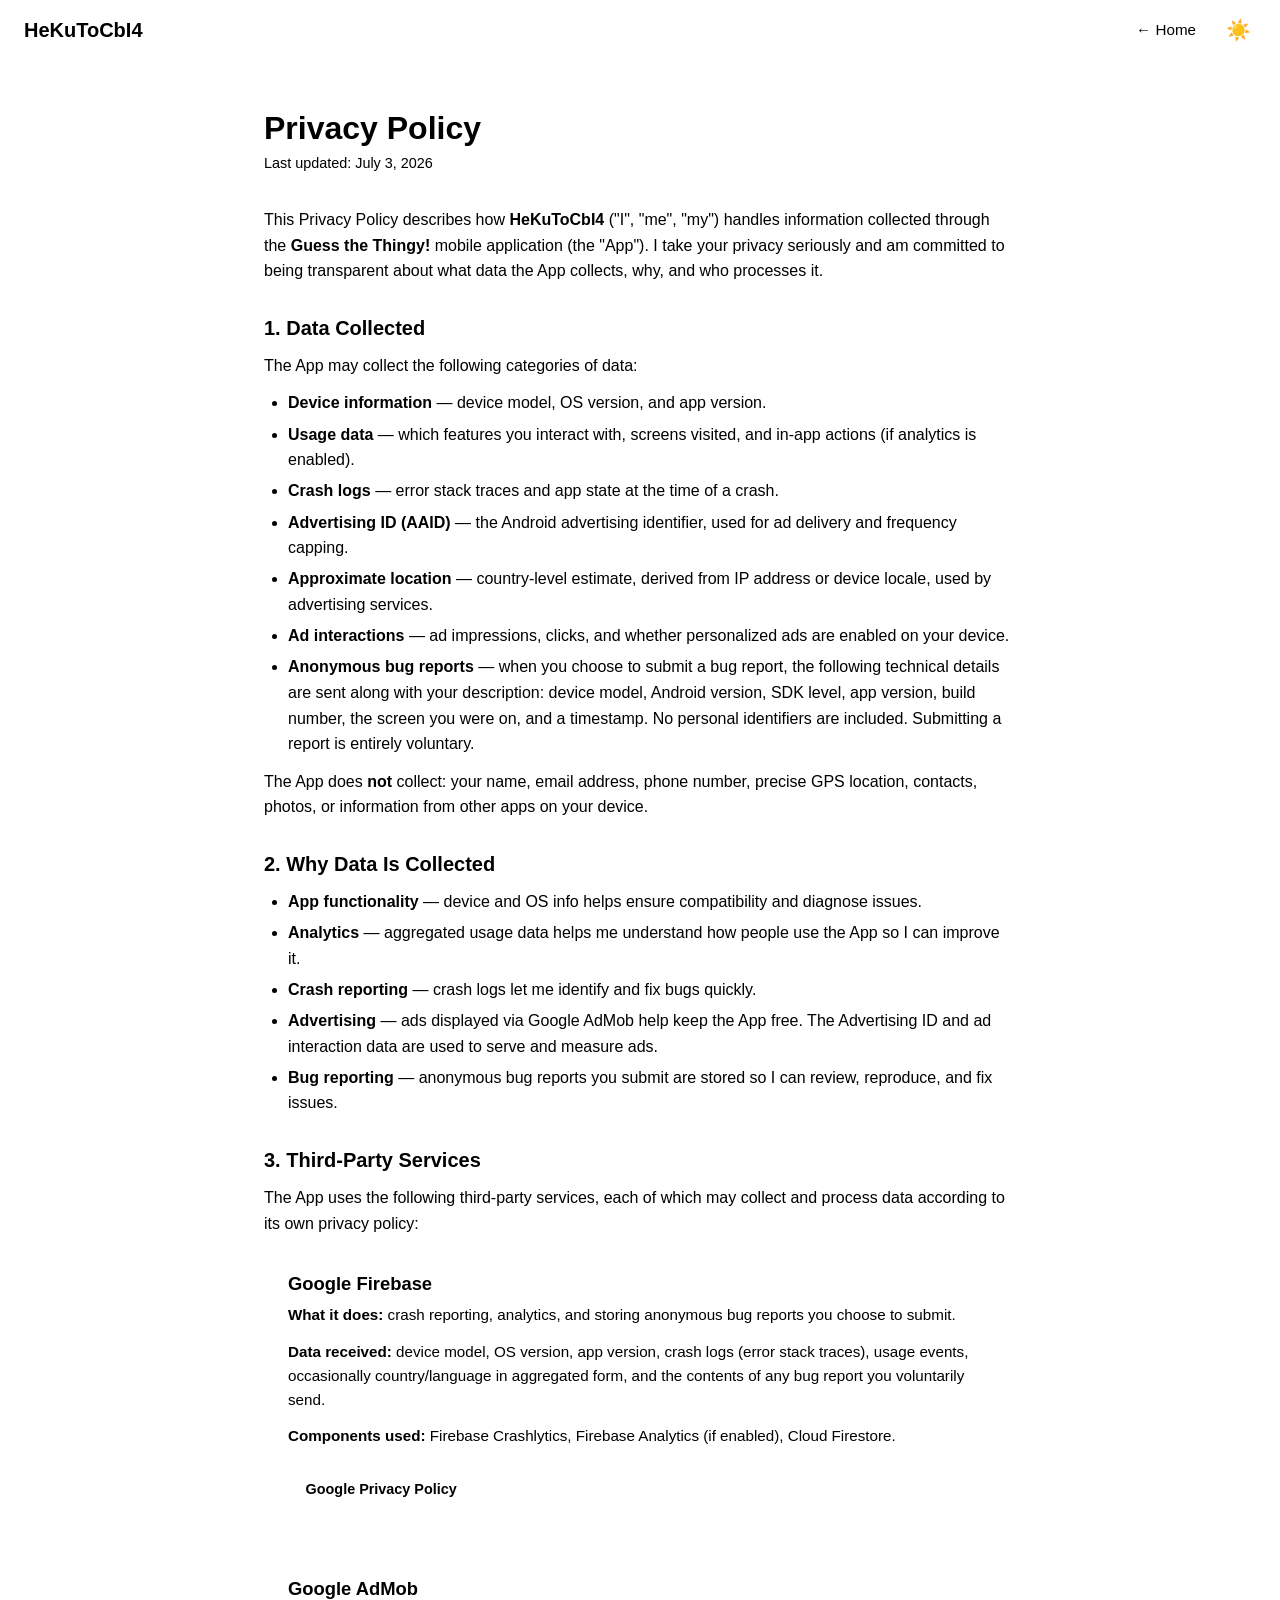
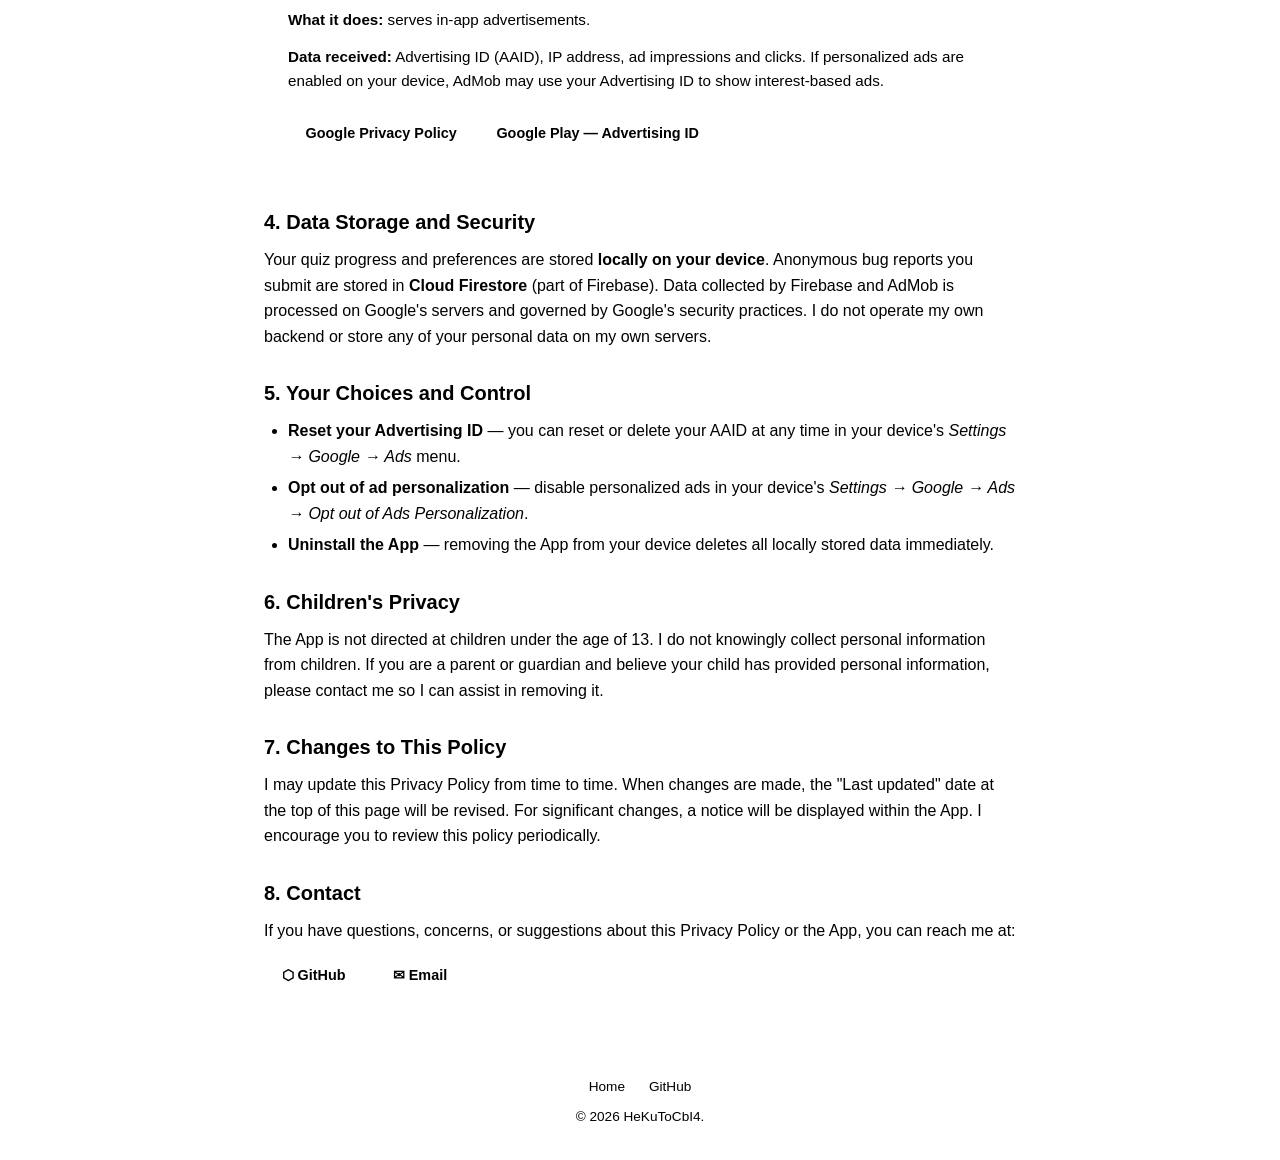
==== privacy-policy.html @ b341ae11 "first draft" ====
<!DOCTYPE html>
<html lang="en" data-theme="dark">
<head>
  <meta charset="UTF-8">
  <meta name="viewport" content="width=device-width, initial-scale=1.0">
  <meta name="description" content="Privacy Policy for Guess the Thingy! by HeKuToCbI4">
  <title>Privacy Policy — Guess the Thingy!</title>

  <link rel="stylesheet" href="css/dark.css">
  <link rel="stylesheet" href="css/dark-mc.css">
  <link rel="stylesheet" href="css/dark-hc.css">
  <link rel="stylesheet" href="css/light.css">
  <link rel="stylesheet" href="css/light-mc.css">
  <link rel="stylesheet" href="css/light-hc.css">
  <link rel="stylesheet" href="main.css">
  <script>
    (function () {
      const saved = localStorage.getItem('theme');
      if (saved === 'light') {
        document.documentElement.dataset.theme = 'light';
      }
    })();
  </script>
</head>
<body>
  <nav class="site-nav">
    <span class="logo">HeKuToCbI4</span>
    <ul class="nav-links">
      <li><a href="index.html">← Home</a></li>
      <li><button class="theme-toggle" id="theme-toggle" aria-label="Toggle theme" title="Toggle light/dark mode">🌙</button></li>
    </ul>
  </nav>

  <main>
    <div class="container">
      <article class="policy-content">

        <h1>Privacy Policy</h1>
        <p class="last-updated">Last updated: July 3, 2026</p>

        <p>
          This Privacy Policy describes how <strong>HeKuToCbI4</strong> ("I", "me", "my")
          handles information collected through the <strong>Guess the Thingy!</strong> mobile application
          (the "App"). I take your privacy seriously and am committed to being transparent
          about what data the App collects, why, and who processes it.
        </p>

        <h2>1. Data Collected</h2>
        <p>The App may collect the following categories of data:</p>
        <ul>
          <li><strong>Device information</strong> — device model, OS version, and app version.</li>
          <li><strong>Usage data</strong> — which features you interact with, screens visited, and in-app actions (if analytics is enabled).</li>
          <li><strong>Crash logs</strong> — error stack traces and app state at the time of a crash.</li>
          <li><strong>Advertising ID (AAID)</strong> — the Android advertising identifier, used for ad delivery and frequency capping.</li>
          <li><strong>Approximate location</strong> — country-level estimate, derived from IP address or device locale, used by advertising services.</li>
          <li><strong>Ad interactions</strong> — ad impressions, clicks, and whether personalized ads are enabled on your device.</li>
          <li><strong>Anonymous bug reports</strong> — when you choose to submit a bug report, the following technical details are sent along with your description: device model, Android version, SDK level, app version, build number, the screen you were on, and a timestamp. No personal identifiers are included. Submitting a report is entirely voluntary.</li>
        </ul>
        <p>
          The App does <strong>not</strong> collect: your name, email address, phone number, precise GPS location,
          contacts, photos, or information from other apps on your device.
        </p>

        <h2>2. Why Data Is Collected</h2>
        <ul>
          <li><strong>App functionality</strong> — device and OS info helps ensure compatibility and diagnose issues.</li>
          <li><strong>Analytics</strong> — aggregated usage data helps me understand how people use the App so I can improve it.</li>
          <li><strong>Crash reporting</strong> — crash logs let me identify and fix bugs quickly.</li>
          <li><strong>Advertising</strong> — ads displayed via Google AdMob help keep the App free. The Advertising ID and ad interaction data are used to serve and measure ads.</li>
          <li><strong>Bug reporting</strong> — anonymous bug reports you submit are stored so I can review, reproduce, and fix issues.</li>
        </ul>

        <h2>3. Third-Party Services</h2>
        <p>The App uses the following third-party services, each of which may collect and process data according to its own privacy policy:</p>

        <article class="card">
          <h3>Google Firebase</h3>
          <p><strong>What it does:</strong> crash reporting, analytics, and storing anonymous bug reports you choose to submit.</p>
          <p><strong>Data received:</strong> device model, OS version, app version, crash logs (error stack traces), usage events, occasionally country/language in aggregated form, and the contents of any bug report you voluntarily send.</p>
          <p><strong>Components used:</strong> Firebase Crashlytics, Firebase Analytics (if enabled), Cloud Firestore.</p>
          <a href="https://policies.google.com/privacy" class="btn btn-outline" target="_blank" rel="noopener" style="margin-top:0.5rem">
            Google Privacy Policy
          </a>
        </article>

        <article class="card">
          <h3>Google AdMob</h3>
          <p><strong>What it does:</strong> serves in-app advertisements.</p>
          <p><strong>Data received:</strong> Advertising ID (AAID), IP address, ad impressions and clicks. If personalized ads are enabled on your device, AdMob may use your Advertising ID to show interest-based ads.</p>
          <a href="https://policies.google.com/privacy" class="btn btn-outline" target="_blank" rel="noopener" style="margin-top:0.5rem">
            Google Privacy Policy
          </a>
          <a href="https://support.google.com/googleplay/android-developer/answer/6048248" class="btn btn-outline" target="_blank" rel="noopener" style="margin-top:0.5rem">
            Google Play — Advertising ID
          </a>
        </article>

        <h2>4. Data Storage and Security</h2>
        <p>
          Your quiz progress and preferences are stored <strong>locally on your device</strong>.
          Anonymous bug reports you submit are stored in <strong>Cloud Firestore</strong> (part of Firebase).
          Data collected by Firebase and AdMob is processed on Google's servers and governed
          by Google's security practices. I do not operate my own backend or store any of
          your personal data on my own servers.
        </p>

        <h2>5. Your Choices and Control</h2>
        <ul>
          <li><strong>Reset your Advertising ID</strong> — you can reset or delete your AAID at any time in your device's
            <em>Settings → Google → Ads</em> menu.</li>
          <li><strong>Opt out of ad personalization</strong> — disable personalized ads in your device's
            <em>Settings → Google → Ads → Opt out of Ads Personalization</em>.</li>
          <li><strong>Uninstall the App</strong> — removing the App from your device deletes all locally stored data immediately.</li>
        </ul>

        <h2>6. Children's Privacy</h2>
        <p>
          The App is not directed at children under the age of 13. I do not knowingly collect
          personal information from children. If you are a parent or guardian and believe your
          child has provided personal information, please contact me so I can assist in removing it.
        </p>

        <h2>7. Changes to This Policy</h2>
        <p>
          I may update this Privacy Policy from time to time. When changes are made, the
          "Last updated" date at the top of this page will be revised. For significant changes,
          a notice will be displayed within the App. I encourage you to review this policy
          periodically.
        </p>

        <h2>8. Contact</h2>
        <p>
          If you have questions, concerns, or suggestions about this Privacy Policy or the App,
          you can reach me at:
        </p>
        <div class="link-row">
          <a href="https://github.com/HeKuToCbI4" class="btn btn-primary" target="_blank" rel="noopener">
            ⬡ GitHub
          </a>
          <a href="mailto:hekutocbi4@gmail.com" class="btn btn-outline">
            ✉ Email
          </a>
        </div>

      </article>
    </div>
  </main>

  <footer class="site-footer">
    <div class="footer-links">
      <a href="index.html">Home</a>
      <a href="https://github.com/HeKuToCbI4" target="_blank" rel="noopener">GitHub</a>
    </div>
    <p>&copy; 2026 HeKuToCbI4.</p>
  </footer>

  <script>
    (function () {
      const html = document.documentElement;
      const toggle = document.getElementById('theme-toggle');
      const isDark = () => html.dataset.theme === 'dark';

      function applyTheme() {
        const dark = isDark();
        html.classList.remove('light', 'light-medium-contrast', 'light-high-contrast',
                               'dark', 'dark-medium-contrast', 'dark-high-contrast');
        html.classList.add(dark ? 'dark' : 'light');
        toggle.textContent = dark ? '☀️' : '🌙';
      }

      toggle.addEventListener('click', () => {
        html.dataset.theme = isDark() ? 'light' : 'dark';
        localStorage.setItem('theme', html.dataset.theme);
        applyTheme();
      });

      applyTheme();
    })();
  </script>
</body>
</html>
---- css/dark.css ----
.dark {
  --md-sys-color-primary: rgb(209 188 255);
  --md-sys-color-surface-tint: rgb(209 188 255);
  --md-sys-color-on-primary: rgb(61 0 143);
  --md-sys-color-primary-container: rgb(85 0 194);
  --md-sys-color-on-primary-container: rgb(191 163 255);
  --md-sys-color-secondary: rgb(209 188 255);
  --md-sys-color-on-secondary: rgb(57 34 105);
  --md-sys-color-secondary-container: rgb(80 57 129);
  --md-sys-color-on-secondary-container: rgb(193 168 248);
  --md-sys-color-tertiary: rgb(255 172 232);
  --md-sys-color-on-tertiary: rgb(94 0 83);
  --md-sys-color-tertiary-container: rgb(128 0 114);
  --md-sys-color-on-tertiary-container: rgb(255 135 228);
  --md-sys-color-error: rgb(255 180 171);
  --md-sys-color-on-error: rgb(105 0 5);
  --md-sys-color-error-container: rgb(147 0 10);
  --md-sys-color-on-error-container: rgb(255 218 214);
  --md-sys-color-background: rgb(21 18 27);
  --md-sys-color-on-background: rgb(231 224 237);
  --md-sys-color-surface: rgb(21 18 27);
  --md-sys-color-on-surface: rgb(231 224 237);
  --md-sys-color-surface-variant: rgb(74 68 85);
  --md-sys-color-on-surface-variant: rgb(204 195 215);
  --md-sys-color-outline: rgb(149 141 160);
  --md-sys-color-outline-variant: rgb(74 68 85);
  --md-sys-color-shadow: rgb(0 0 0);
  --md-sys-color-scrim: rgb(0 0 0);
  --md-sys-color-inverse-surface: rgb(231 224 237);
  --md-sys-color-inverse-on-surface: rgb(50 47 57);
  --md-sys-color-inverse-primary: rgb(112 54 221);
  --md-sys-color-primary-fixed: rgb(234 221 255);
  --md-sys-color-on-primary-fixed: rgb(36 0 91);
  --md-sys-color-primary-fixed-dim: rgb(209 188 255);
  --md-sys-color-on-primary-fixed-variant: rgb(87 9 196);
  --md-sys-color-secondary-fixed: rgb(234 221 255);
  --md-sys-color-on-secondary-fixed: rgb(35 7 83);
  --md-sys-color-secondary-fixed-dim: rgb(209 188 255);
  --md-sys-color-on-secondary-fixed-variant: rgb(80 57 129);
  --md-sys-color-tertiary-fixed: rgb(255 215 240);
  --md-sys-color-on-tertiary-fixed: rgb(58 0 51);
  --md-sys-color-tertiary-fixed-dim: rgb(255 172 232);
  --md-sys-color-on-tertiary-fixed-variant: rgb(131 5 117);
  --md-sys-color-surface-dim: rgb(21 18 27);
  --md-sys-color-surface-bright: rgb(59 55 66);
  --md-sys-color-surface-container-lowest: rgb(16 13 22);
  --md-sys-color-surface-container-low: rgb(29 26 36);
  --md-sys-color-surface-container: rgb(33 30 40);
  --md-sys-color-surface-container-high: rgb(44 40 50);
  --md-sys-color-surface-container-highest: rgb(55 51 61);
}
---- css/dark-mc.css ----
.dark-medium-contrast {
  --md-sys-color-primary: rgb(228 214 255);
  --md-sys-color-surface-tint: rgb(209 188 255);
  --md-sys-color-on-primary: rgb(48 0 116);
  --md-sys-color-primary-container: rgb(162 119 255);
  --md-sys-color-on-primary-container: rgb(0 0 0);
  --md-sys-color-secondary: rgb(228 214 255);
  --md-sys-color-on-secondary: rgb(46 21 93);
  --md-sys-color-secondary-container: rgb(156 132 209);
  --md-sys-color-on-secondary-container: rgb(0 0 0);
  --md-sys-color-tertiary: rgb(255 206 238);
  --md-sys-color-on-tertiary: rgb(75 0 66);
  --md-sys-color-tertiary-container: rgb(222 97 197);
  --md-sys-color-on-tertiary-container: rgb(0 0 0);
  --md-sys-color-error: rgb(255 210 204);
  --md-sys-color-on-error: rgb(84 0 3);
  --md-sys-color-error-container: rgb(255 84 73);
  --md-sys-color-on-error-container: rgb(0 0 0);
  --md-sys-color-background: rgb(21 18 27);
  --md-sys-color-on-background: rgb(231 224 237);
  --md-sys-color-surface: rgb(21 18 27);
  --md-sys-color-on-surface: rgb(255 255 255);
  --md-sys-color-surface-variant: rgb(74 68 85);
  --md-sys-color-on-surface-variant: rgb(226 217 237);
  --md-sys-color-outline: rgb(183 174 194);
  --md-sys-color-outline-variant: rgb(149 141 160);
  --md-sys-color-shadow: rgb(0 0 0);
  --md-sys-color-scrim: rgb(0 0 0);
  --md-sys-color-inverse-surface: rgb(231 224 237);
  --md-sys-color-inverse-on-surface: rgb(44 40 50);
  --md-sys-color-inverse-primary: rgb(89 13 197);
  --md-sys-color-primary-fixed: rgb(234 221 255);
  --md-sys-color-on-primary-fixed: rgb(23 0 65);
  --md-sys-color-primary-fixed-dim: rgb(209 188 255);
  --md-sys-color-on-primary-fixed-variant: rgb(68 0 158);
  --md-sys-color-secondary-fixed: rgb(234 221 255);
  --md-sys-color-on-secondary-fixed: rgb(23 0 65);
  --md-sys-color-secondary-fixed-dim: rgb(209 188 255);
  --md-sys-color-on-secondary-fixed-variant: rgb(63 40 111);
  --md-sys-color-tertiary-fixed: rgb(255 215 240);
  --md-sys-color-on-tertiary-fixed: rgb(40 0 34);
  --md-sys-color-tertiary-fixed-dim: rgb(255 172 232);
  --md-sys-color-on-tertiary-fixed-variant: rgb(104 0 92);
  --md-sys-color-surface-dim: rgb(21 18 27);
  --md-sys-color-surface-bright: rgb(71 67 77);
  --md-sys-color-surface-container-lowest: rgb(8 6 14);
  --md-sys-color-surface-container-low: rgb(31 28 38);
  --md-sys-color-surface-container: rgb(42 38 48);
  --md-sys-color-surface-container-high: rgb(53 49 59);
  --md-sys-color-surface-container-highest: rgb(64 60 70);
}
---- css/dark-hc.css ----
.dark-high-contrast {
  --md-sys-color-primary: rgb(246 236 255);
  --md-sys-color-surface-tint: rgb(209 188 255);
  --md-sys-color-on-primary: rgb(0 0 0);
  --md-sys-color-primary-container: rgb(206 183 255);
  --md-sys-color-on-primary-container: rgb(16 0 50);
  --md-sys-color-secondary: rgb(246 236 255);
  --md-sys-color-on-secondary: rgb(0 0 0);
  --md-sys-color-secondary-container: rgb(206 183 255);
  --md-sys-color-on-secondary-container: rgb(16 0 50);
  --md-sys-color-tertiary: rgb(255 235 245);
  --md-sys-color-on-tertiary: rgb(0 0 0);
  --md-sys-color-tertiary-container: rgb(255 166 231);
  --md-sys-color-on-tertiary-container: rgb(30 0 25);
  --md-sys-color-error: rgb(255 236 233);
  --md-sys-color-on-error: rgb(0 0 0);
  --md-sys-color-error-container: rgb(255 174 164);
  --md-sys-color-on-error-container: rgb(34 0 1);
  --md-sys-color-background: rgb(21 18 27);
  --md-sys-color-on-background: rgb(231 224 237);
  --md-sys-color-surface: rgb(21 18 27);
  --md-sys-color-on-surface: rgb(255 255 255);
  --md-sys-color-surface-variant: rgb(74 68 85);
  --md-sys-color-on-surface-variant: rgb(255 255 255);
  --md-sys-color-outline: rgb(246 236 255);
  --md-sys-color-outline-variant: rgb(200 191 211);
  --md-sys-color-shadow: rgb(0 0 0);
  --md-sys-color-scrim: rgb(0 0 0);
  --md-sys-color-inverse-surface: rgb(231 224 237);
  --md-sys-color-inverse-on-surface: rgb(0 0 0);
  --md-sys-color-inverse-primary: rgb(89 13 197);
  --md-sys-color-primary-fixed: rgb(234 221 255);
  --md-sys-color-on-primary-fixed: rgb(0 0 0);
  --md-sys-color-primary-fixed-dim: rgb(209 188 255);
  --md-sys-color-on-primary-fixed-variant: rgb(23 0 65);
  --md-sys-color-secondary-fixed: rgb(234 221 255);
  --md-sys-color-on-secondary-fixed: rgb(0 0 0);
  --md-sys-color-secondary-fixed-dim: rgb(209 188 255);
  --md-sys-color-on-secondary-fixed-variant: rgb(23 0 65);
  --md-sys-color-tertiary-fixed: rgb(255 215 240);
  --md-sys-color-on-tertiary-fixed: rgb(0 0 0);
  --md-sys-color-tertiary-fixed-dim: rgb(255 172 232);
  --md-sys-color-on-tertiary-fixed-variant: rgb(40 0 34);
  --md-sys-color-surface-dim: rgb(21 18 27);
  --md-sys-color-surface-bright: rgb(83 78 89);
  --md-sys-color-surface-container-lowest: rgb(0 0 0);
  --md-sys-color-surface-container-low: rgb(33 30 40);
  --md-sys-color-surface-container: rgb(50 47 57);
  --md-sys-color-surface-container-high: rgb(62 58 68);
  --md-sys-color-surface-container-highest: rgb(73 69 80);
}
---- css/light.css ----
.light {
  --md-sys-color-primary: rgb(58 0 138);
  --md-sys-color-surface-tint: rgb(112 54 221);
  --md-sys-color-on-primary: rgb(255 255 255);
  --md-sys-color-primary-container: rgb(85 0 194);
  --md-sys-color-on-primary-container: rgb(191 163 255);
  --md-sys-color-secondary: rgb(104 82 154);
  --md-sys-color-on-secondary: rgb(255 255 255);
  --md-sys-color-secondary-container: rgb(200 174 255);
  --md-sys-color-on-secondary-container: rgb(84 62 133);
  --md-sys-color-tertiary: rgb(90 0 79);
  --md-sys-color-on-tertiary: rgb(255 255 255);
  --md-sys-color-tertiary-container: rgb(128 0 114);
  --md-sys-color-on-tertiary-container: rgb(255 135 228);
  --md-sys-color-error: rgb(186 26 26);
  --md-sys-color-on-error: rgb(255 255 255);
  --md-sys-color-error-container: rgb(255 218 214);
  --md-sys-color-on-error-container: rgb(147 0 10);
  --md-sys-color-background: rgb(254 247 255);
  --md-sys-color-on-background: rgb(29 26 36);
  --md-sys-color-surface: rgb(254 247 255);
  --md-sys-color-on-surface: rgb(29 26 36);
  --md-sys-color-surface-variant: rgb(232 223 244);
  --md-sys-color-on-surface-variant: rgb(74 68 85);
  --md-sys-color-outline: rgb(123 116 134);
  --md-sys-color-outline-variant: rgb(204 195 215);
  --md-sys-color-shadow: rgb(0 0 0);
  --md-sys-color-scrim: rgb(0 0 0);
  --md-sys-color-inverse-surface: rgb(50 47 57);
  --md-sys-color-inverse-on-surface: rgb(246 238 252);
  --md-sys-color-inverse-primary: rgb(209 188 255);
  --md-sys-color-primary-fixed: rgb(234 221 255);
  --md-sys-color-on-primary-fixed: rgb(36 0 91);
  --md-sys-color-primary-fixed-dim: rgb(209 188 255);
  --md-sys-color-on-primary-fixed-variant: rgb(87 9 196);
  --md-sys-color-secondary-fixed: rgb(234 221 255);
  --md-sys-color-on-secondary-fixed: rgb(35 7 83);
  --md-sys-color-secondary-fixed-dim: rgb(209 188 255);
  --md-sys-color-on-secondary-fixed-variant: rgb(80 57 129);
  --md-sys-color-tertiary-fixed: rgb(255 215 240);
  --md-sys-color-on-tertiary-fixed: rgb(58 0 51);
  --md-sys-color-tertiary-fixed-dim: rgb(255 172 232);
  --md-sys-color-on-tertiary-fixed-variant: rgb(131 5 117);
  --md-sys-color-surface-dim: rgb(223 215 229);
  --md-sys-color-surface-bright: rgb(254 247 255);
  --md-sys-color-surface-container-lowest: rgb(255 255 255);
  --md-sys-color-surface-container-low: rgb(249 241 255);
  --md-sys-color-surface-container: rgb(243 235 249);
  --md-sys-color-surface-container-high: rgb(237 229 243);
  --md-sys-color-surface-container-highest: rgb(231 224 237);
}
---- css/light-mc.css ----
.light-medium-contrast {
  --md-sys-color-primary: rgb(58 0 138);
  --md-sys-color-surface-tint: rgb(112 54 221);
  --md-sys-color-on-primary: rgb(255 255 255);
  --md-sys-color-primary-container: rgb(85 0 194);
  --md-sys-color-on-primary-container: rgb(228 214 255);
  --md-sys-color-secondary: rgb(63 40 111);
  --md-sys-color-on-secondary: rgb(255 255 255);
  --md-sys-color-secondary-container: rgb(119 96 170);
  --md-sys-color-on-secondary-container: rgb(255 255 255);
  --md-sys-color-tertiary: rgb(90 0 79);
  --md-sys-color-on-tertiary: rgb(255 255 255);
  --md-sys-color-tertiary-container: rgb(128 0 114);
  --md-sys-color-on-tertiary-container: rgb(255 206 238);
  --md-sys-color-error: rgb(116 0 6);
  --md-sys-color-on-error: rgb(255 255 255);
  --md-sys-color-error-container: rgb(207 44 39);
  --md-sys-color-on-error-container: rgb(255 255 255);
  --md-sys-color-background: rgb(254 247 255);
  --md-sys-color-on-background: rgb(29 26 36);
  --md-sys-color-surface: rgb(254 247 255);
  --md-sys-color-on-surface: rgb(19 16 25);
  --md-sys-color-surface-variant: rgb(232 223 244);
  --md-sys-color-on-surface-variant: rgb(57 52 67);
  --md-sys-color-outline: rgb(86 80 97);
  --md-sys-color-outline-variant: rgb(113 106 124);
  --md-sys-color-shadow: rgb(0 0 0);
  --md-sys-color-scrim: rgb(0 0 0);
  --md-sys-color-inverse-surface: rgb(50 47 57);
  --md-sys-color-inverse-on-surface: rgb(246 238 252);
  --md-sys-color-inverse-primary: rgb(209 188 255);
  --md-sys-color-primary-fixed: rgb(127 72 236);
  --md-sys-color-on-primary-fixed: rgb(255 255 255);
  --md-sys-color-primary-fixed-dim: rgb(102 40 210);
  --md-sys-color-on-primary-fixed-variant: rgb(255 255 255);
  --md-sys-color-secondary-fixed: rgb(119 96 170);
  --md-sys-color-on-secondary-fixed: rgb(255 255 255);
  --md-sys-color-secondary-fixed-dim: rgb(94 72 144);
  --md-sys-color-on-secondary-fixed-variant: rgb(255 255 255);
  --md-sys-color-tertiary-fixed: rgb(179 60 159);
  --md-sys-color-on-tertiary-fixed: rgb(255 255 255);
  --md-sys-color-tertiary-fixed-dim: rgb(149 30 132);
  --md-sys-color-on-tertiary-fixed-variant: rgb(255 255 255);
  --md-sys-color-surface-dim: rgb(203 196 209);
  --md-sys-color-surface-bright: rgb(254 247 255);
  --md-sys-color-surface-container-lowest: rgb(255 255 255);
  --md-sys-color-surface-container-low: rgb(249 241 255);
  --md-sys-color-surface-container: rgb(237 229 243);
  --md-sys-color-surface-container-high: rgb(226 218 232);
  --md-sys-color-surface-container-highest: rgb(214 207 220);
}
---- css/light-hc.css ----
.light-high-contrast {
  --md-sys-color-primary: rgb(56 0 133);
  --md-sys-color-surface-tint: rgb(112 54 221);
  --md-sys-color-on-primary: rgb(255 255 255);
  --md-sys-color-primary-container: rgb(85 0 194);
  --md-sys-color-on-primary-container: rgb(255 255 255);
  --md-sys-color-secondary: rgb(52 29 100);
  --md-sys-color-on-secondary: rgb(255 255 255);
  --md-sys-color-secondary-container: rgb(82 60 131);
  --md-sys-color-on-secondary-container: rgb(255 255 255);
  --md-sys-color-tertiary: rgb(86 0 76);
  --md-sys-color-on-tertiary: rgb(255 255 255);
  --md-sys-color-tertiary-container: rgb(128 0 114);
  --md-sys-color-on-tertiary-container: rgb(255 255 255);
  --md-sys-color-error: rgb(96 0 4);
  --md-sys-color-on-error: rgb(255 255 255);
  --md-sys-color-error-container: rgb(152 0 10);
  --md-sys-color-on-error-container: rgb(255 255 255);
  --md-sys-color-background: rgb(254 247 255);
  --md-sys-color-on-background: rgb(29 26 36);
  --md-sys-color-surface: rgb(254 247 255);
  --md-sys-color-on-surface: rgb(0 0 0);
  --md-sys-color-surface-variant: rgb(232 223 244);
  --md-sys-color-on-surface-variant: rgb(0 0 0);
  --md-sys-color-outline: rgb(47 42 57);
  --md-sys-color-outline-variant: rgb(76 70 87);
  --md-sys-color-shadow: rgb(0 0 0);
  --md-sys-color-scrim: rgb(0 0 0);
  --md-sys-color-inverse-surface: rgb(50 47 57);
  --md-sys-color-inverse-on-surface: rgb(255 255 255);
  --md-sys-color-inverse-primary: rgb(209 188 255);
  --md-sys-color-primary-fixed: rgb(90 17 199);
  --md-sys-color-on-primary-fixed: rgb(255 255 255);
  --md-sys-color-primary-fixed-dim: rgb(64 0 149);
  --md-sys-color-on-primary-fixed-variant: rgb(255 255 255);
  --md-sys-color-secondary-fixed: rgb(82 60 131);
  --md-sys-color-on-secondary-fixed: rgb(255 255 255);
  --md-sys-color-secondary-fixed-dim: rgb(59 36 107);
  --md-sys-color-on-secondary-fixed-variant: rgb(255 255 255);
  --md-sys-color-tertiary-fixed: rgb(134 11 119);
  --md-sys-color-on-tertiary-fixed: rgb(255 255 255);
  --md-sys-color-tertiary-fixed-dim: rgb(98 0 87);
  --md-sys-color-on-tertiary-fixed-variant: rgb(255 255 255);
  --md-sys-color-surface-dim: rgb(189 182 195);
  --md-sys-color-surface-bright: rgb(254 247 255);
  --md-sys-color-surface-container-lowest: rgb(255 255 255);
  --md-sys-color-surface-container-low: rgb(246 238 252);
  --md-sys-color-surface-container: rgb(231 224 237);
  --md-sys-color-surface-container-high: rgb(217 210 223);
  --md-sys-color-surface-container-highest: rgb(203 196 209);
}
---- main.css ----
/* ── Reset & Base ── */
*,
*::before,
*::after {
  box-sizing: border-box;
  margin: 0;
  padding: 0;
}

html {
  scroll-behavior: smooth;
}

body {
  font-family: "Segoe UI", Roboto, "Helvetica Neue", Arial, sans-serif;
  background-color: rgb(var(--md-sys-color-background));
  color: rgb(var(--md-sys-color-on-background));
  line-height: 1.6;
  min-height: 100vh;
  display: flex;
  flex-direction: column;
}

body.dark {
  color-scheme: dark;
}

/* ── Typography ── */
h1, h2, h3, h4 {
  line-height: 1.25;
  font-weight: 600;
}

a {
  color: rgb(var(--md-sys-color-primary));
  text-decoration: none;
  transition: color 0.2s ease;
}

a:hover {
  color: rgb(var(--md-sys-color-on-primary-container));
  text-decoration: underline;
}

/* ── Navigation ── */
.site-nav {
  display: flex;
  align-items: center;
  justify-content: space-between;
  padding: 0.75rem 1.5rem;
  background-color: rgb(var(--md-sys-color-surface-container));
  border-bottom: 1px solid rgb(var(--md-sys-color-outline-variant));
  position: sticky;
  top: 0;
  z-index: 10;
}

.site-nav .logo {
  font-weight: 700;
  font-size: 1.25rem;
  color: rgb(var(--md-sys-color-on-surface));
}

.nav-links {
  display: flex;
  align-items: center;
  gap: 1.5rem;
  list-style: none;
}

.nav-links a {
  font-weight: 500;
  font-size: 0.95rem;
  color: rgb(var(--md-sys-color-on-surface-variant));
}

.nav-links a:hover {
  color: rgb(var(--md-sys-color-on-surface));
}

/* Theme toggle */
.theme-toggle {
  background: none;
  border: 1px solid rgb(var(--md-sys-color-outline));
  color: rgb(var(--md-sys-color-on-surface-variant));
  cursor: pointer;
  font-size: 1.25rem;
  border-radius: 50%;
  width: 2.25rem;
  height: 2.25rem;
  display: flex;
  align-items: center;
  justify-content: center;
  transition: background-color 0.2s;
}

.theme-toggle:hover {
  background-color: rgb(var(--md-sys-color-surface-container-highest));
}

/* ── Layout ── */
.container {
  max-width: 800px;
  margin: 0 auto;
  padding: 0 1.5rem;
}

main {
  flex: 1;
}

/* ── Hero ── */
.hero {
  text-align: center;
  padding: 4rem 1.5rem 3rem;
}

.hero .avatar {
  width: 100px;
  height: 100px;
  border-radius: 50%;
  background: linear-gradient(135deg,
    rgb(var(--md-sys-color-primary)) 0%,
    rgb(var(--md-sys-color-tertiary)) 100%);
  display: flex;
  align-items: center;
  justify-content: center;
  font-size: 2.5rem;
  font-weight: 700;
  color: rgb(var(--md-sys-color-on-primary));
  margin: 0 auto 1.5rem;
  user-select: none;
}

.hero h1 {
  font-size: 2.5rem;
  margin-bottom: 0.5rem;
  color: rgb(var(--md-sys-color-on-surface));
}

.hero .tagline {
  font-size: 1.15rem;
  color: rgb(var(--md-sys-color-on-surface-variant));
  max-width: 500px;
  margin: 0 auto;
}

/* ── Section ── */
.section {
  padding: 2.5rem 0;
}

.section + .section {
  border-top: 1px solid rgb(var(--md-sys-color-outline-variant));
}

.section h2 {
  font-size: 1.5rem;
  margin-bottom: 1rem;
  color: rgb(var(--md-sys-color-on-surface));
  display: flex;
  align-items: center;
  gap: 0.5rem;
}

.section h2 .icon {
  font-size: 1.5rem;
}

.section p {
  color: rgb(var(--md-sys-color-on-surface-variant));
  margin-bottom: 0.75rem;
}

/* ── Card ── */
.card {
  background-color: rgb(var(--md-sys-color-surface-container-low));
  border: 1px solid rgb(var(--md-sys-color-outline-variant));
  border-radius: 0.75rem;
  padding: 1.5rem;
  margin-bottom: 1.25rem;
  transition: box-shadow 0.2s ease;
}

.card:hover {
  box-shadow: 0 2px 12px rgb(var(--md-sys-color-shadow) / 0.12);
}

.card h3 {
  font-size: 1.15rem;
  margin-bottom: 0.5rem;
  color: rgb(var(--md-sys-color-on-surface));
}

.card p {
  font-size: 0.95rem;
  margin-bottom: 0;
}

.card .badge {
  display: inline-block;
  font-size: 0.8rem;
  font-weight: 600;
  padding: 0.2rem 0.6rem;
  border-radius: 0.5rem;
  margin-bottom: 0.5rem;
  background-color: rgb(var(--md-sys-color-secondary-container));
  color: rgb(var(--md-sys-color-on-secondary-container));
}

/* ── Link buttons ── */
.link-row {
  display: flex;
  flex-wrap: wrap;
  gap: 0.75rem;
  margin-top: 0.75rem;
}

.btn {
  display: inline-flex;
  align-items: center;
  gap: 0.4rem;
  padding: 0.55rem 1.1rem;
  border-radius: 1.5rem;
  font-size: 0.9rem;
  font-weight: 600;
  border: none;
  cursor: pointer;
  transition: background-color 0.2s, opacity 0.2s;
  text-decoration: none;
}

.btn:hover {
  text-decoration: none;
}

.btn-primary {
  background-color: rgb(var(--md-sys-color-primary));
  color: rgb(var(--md-sys-color-on-primary));
}

.btn-primary:hover {
  background-color: rgb(var(--md-sys-color-primary-fixed-dim));
  color: rgb(var(--md-sys-color-on-primary-fixed));
}

.btn-outline {
  background: transparent;
  border: 1px solid rgb(var(--md-sys-color-outline));
  color: rgb(var(--md-sys-color-primary));
}

.btn-outline:hover {
  background-color: rgb(var(--md-sys-color-surface-container-highest));
  color: rgb(var(--md-sys-color-primary));
}

/* ── Privacy policy page ── */
.policy-content {
  padding: 3rem 0;
}

.policy-content h1 {
  font-size: 2rem;
  margin-bottom: 0.25rem;
}

.policy-content .last-updated {
  color: rgb(var(--md-sys-color-on-surface-variant));
  font-size: 0.9rem;
  margin-bottom: 2rem;
}

.policy-content h2 {
  font-size: 1.25rem;
  margin: 2rem 0 0.75rem;
  color: rgb(var(--md-sys-color-on-surface));
}

.policy-content p,
.policy-content ul {
  color: rgb(var(--md-sys-color-on-surface-variant));
  margin-bottom: 0.75rem;
}

.policy-content ul {
  padding-left: 1.5rem;
}

.policy-content ul li {
  margin-bottom: 0.35rem;
}

/* ── Footer ── */
.site-footer {
  text-align: center;
  padding: 2rem 1.5rem;
  border-top: 1px solid rgb(var(--md-sys-color-outline-variant));
  color: rgb(var(--md-sys-color-on-surface-variant));
  font-size: 0.85rem;
}

.site-footer .footer-links {
  display: flex;
  justify-content: center;
  gap: 1.5rem;
  margin-bottom: 0.5rem;
}

.site-footer .footer-links a {
  font-weight: 500;
}

/* ── Responsive ── */
@media (max-width: 600px) {
  .hero h1 {
    font-size: 1.75rem;
  }

  .hero .tagline {
    font-size: 1rem;
  }

  .site-nav {
    padding: 0.6rem 1rem;
  }

  .nav-links {
    gap: 1rem;
  }

  .section {
    padding: 2rem 0;
  }
}
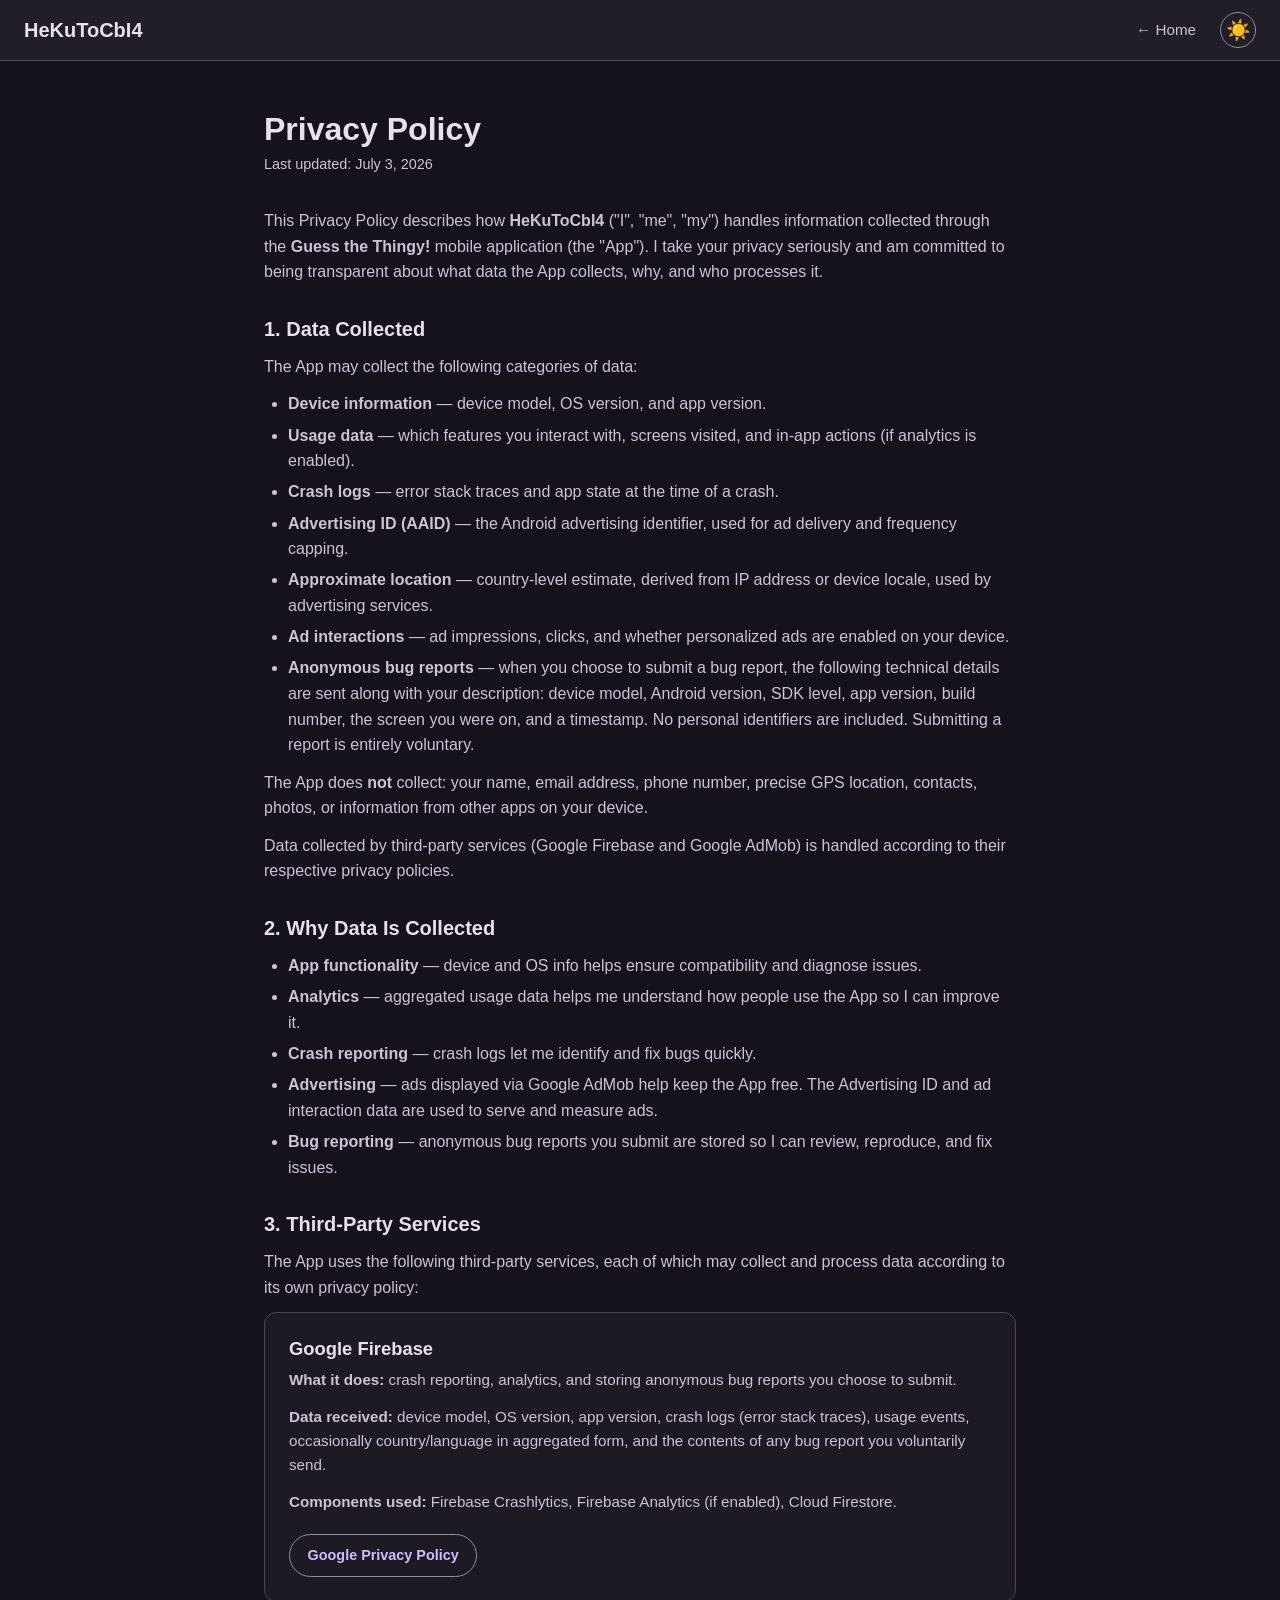
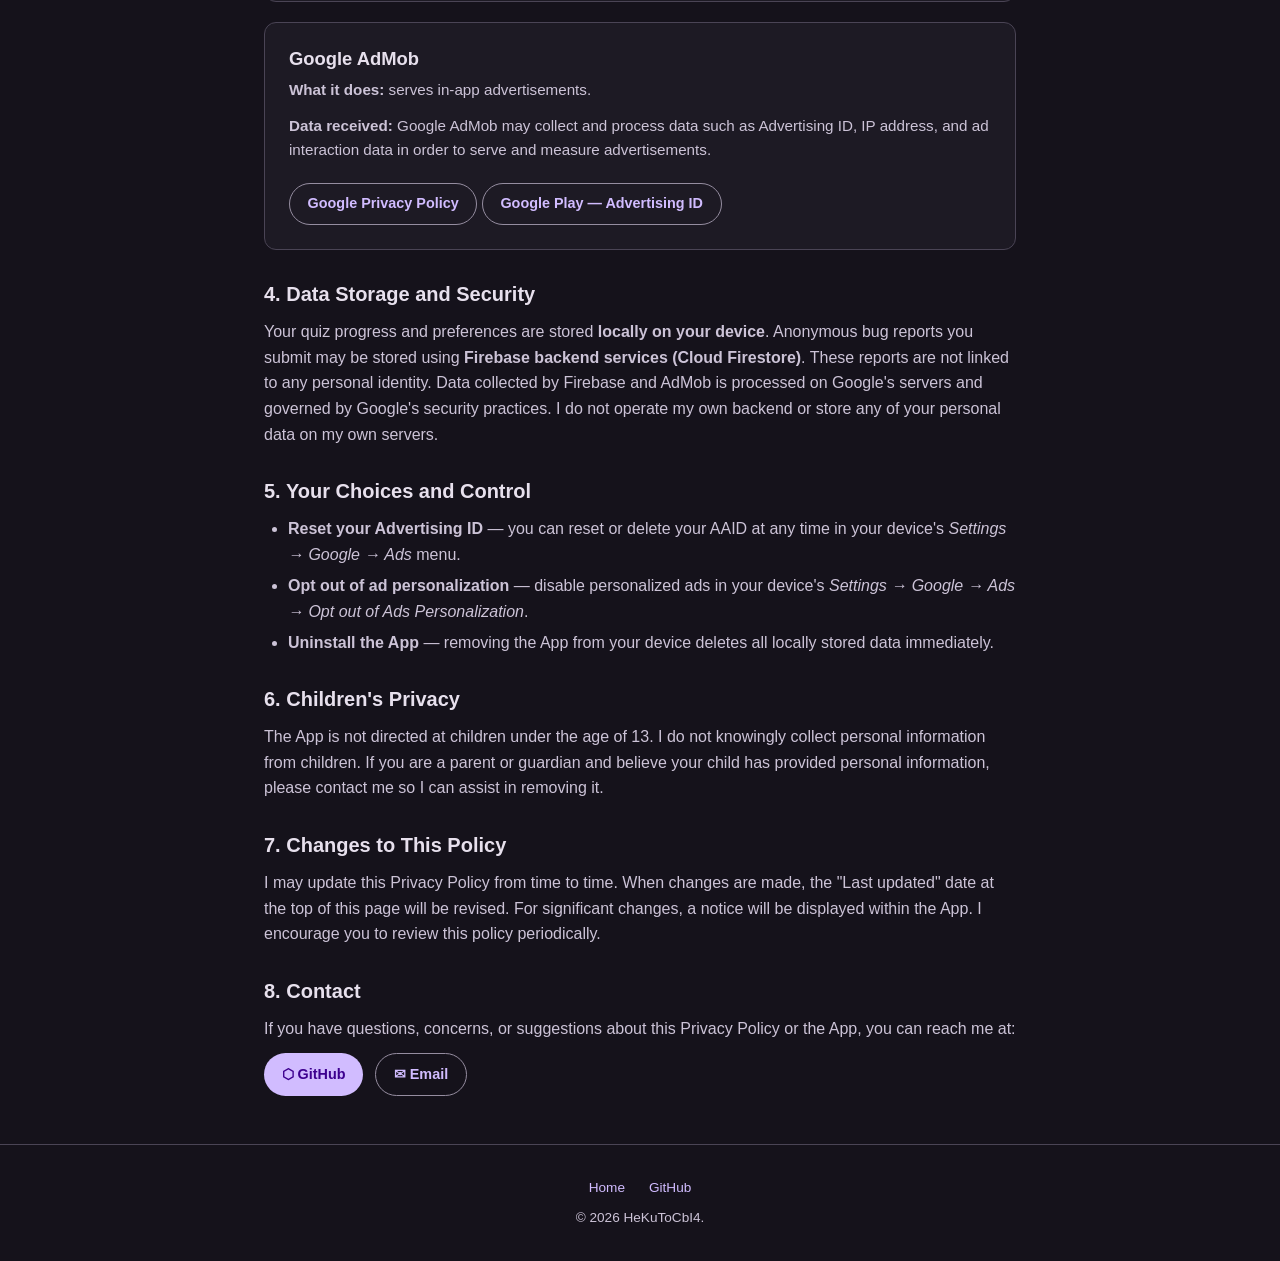
==== commit 92a8dd5e: "Minor changes for policy" ====
--- a/privacy-policy.html
+++ b/privacy-policy.html
@@ -60,6 +60,10 @@
           The App does <strong>not</strong> collect: your name, email address, phone number, precise GPS location,
           contacts, photos, or information from other apps on your device.
         </p>
+        <p>
+          Data collected by third-party services (Google Firebase and Google AdMob) is handled
+          according to their respective privacy policies.
+        </p>
 
         <h2>2. Why Data Is Collected</h2>
         <ul>
@@ -86,7 +90,7 @@
         <article class="card">
           <h3>Google AdMob</h3>
           <p><strong>What it does:</strong> serves in-app advertisements.</p>
-          <p><strong>Data received:</strong> Advertising ID (AAID), IP address, ad impressions and clicks. If personalized ads are enabled on your device, AdMob may use your Advertising ID to show interest-based ads.</p>
+          <p><strong>Data received:</strong> Google AdMob may collect and process data such as Advertising ID, IP address, and ad interaction data in order to serve and measure advertisements.</p>
           <a href="https://policies.google.com/privacy" class="btn btn-outline" target="_blank" rel="noopener" style="margin-top:0.5rem">
             Google Privacy Policy
           </a>
@@ -98,7 +102,7 @@
         <h2>4. Data Storage and Security</h2>
         <p>
           Your quiz progress and preferences are stored <strong>locally on your device</strong>.
-          Anonymous bug reports you submit are stored in <strong>Cloud Firestore</strong> (part of Firebase).
+          Anonymous bug reports you submit may be stored using <strong>Firebase backend services (Cloud Firestore)</strong>. These reports are not linked to any personal identity.
           Data collected by Firebase and AdMob is processed on Google's servers and governed
           by Google's security practices. I do not operate my own backend or store any of
           your personal data on my own servers.
--- a/main.css
+++ b/main.css
@@ -13,8 +13,8 @@
 
 body {
   font-family: "Segoe UI", Roboto, "Helvetica Neue", Arial, sans-serif;
-  background-color: rgb(var(--md-sys-color-background));
-  color: rgb(var(--md-sys-color-on-background));
+  background-color: var(--md-sys-color-background);
+  color: var(--md-sys-color-on-background);
   line-height: 1.6;
   min-height: 100vh;
   display: flex;
@@ -23,6 +23,9 @@
 
 body.dark {
   color-scheme: dark;
+}
+body.light {
+  color-scheme: light;
 }
 
 /* ── Typography ── */
@@ -32,13 +35,13 @@
 }
 
 a {
-  color: rgb(var(--md-sys-color-primary));
+  color: var(--md-sys-color-primary);
   text-decoration: none;
   transition: color 0.2s ease;
 }
 
 a:hover {
-  color: rgb(var(--md-sys-color-on-primary-container));
+  color: var(--md-sys-color-on-primary-container);
   text-decoration: underline;
 }
 
@@ -48,8 +51,8 @@
   align-items: center;
   justify-content: space-between;
   padding: 0.75rem 1.5rem;
-  background-color: rgb(var(--md-sys-color-surface-container));
-  border-bottom: 1px solid rgb(var(--md-sys-color-outline-variant));
+  background-color: var(--md-sys-color-surface-container);
+  border-bottom: 1px solid var(--md-sys-color-outline-variant);
   position: sticky;
   top: 0;
   z-index: 10;
@@ -58,7 +61,7 @@
 .site-nav .logo {
   font-weight: 700;
   font-size: 1.25rem;
-  color: rgb(var(--md-sys-color-on-surface));
+  color: var(--md-sys-color-on-surface);
 }
 
 .nav-links {
@@ -71,18 +74,18 @@
 .nav-links a {
   font-weight: 500;
   font-size: 0.95rem;
-  color: rgb(var(--md-sys-color-on-surface-variant));
+  color: var(--md-sys-color-on-surface-variant);
 }
 
 .nav-links a:hover {
-  color: rgb(var(--md-sys-color-on-surface));
+  color: var(--md-sys-color-on-surface);
 }
 
 /* Theme toggle */
 .theme-toggle {
   background: none;
-  border: 1px solid rgb(var(--md-sys-color-outline));
-  color: rgb(var(--md-sys-color-on-surface-variant));
+  border: 1px solid var(--md-sys-color-outline);
+  color: var(--md-sys-color-on-surface-variant);
   cursor: pointer;
   font-size: 1.25rem;
   border-radius: 50%;
@@ -95,7 +98,7 @@
 }
 
 .theme-toggle:hover {
-  background-color: rgb(var(--md-sys-color-surface-container-highest));
+  background-color: var(--md-sys-color-surface-container-highest);
 }
 
 /* ── Layout ── */
@@ -120,14 +123,14 @@
   height: 100px;
   border-radius: 50%;
   background: linear-gradient(135deg,
-    rgb(var(--md-sys-color-primary)) 0%,
-    rgb(var(--md-sys-color-tertiary)) 100%);
+    var(--md-sys-color-primary) 0%,
+    var(--md-sys-color-tertiary) 100%);
   display: flex;
   align-items: center;
   justify-content: center;
   font-size: 2.5rem;
   font-weight: 700;
-  color: rgb(var(--md-sys-color-on-primary));
+  color: var(--md-sys-color-on-primary);
   margin: 0 auto 1.5rem;
   user-select: none;
 }
@@ -135,12 +138,12 @@
 .hero h1 {
   font-size: 2.5rem;
   margin-bottom: 0.5rem;
-  color: rgb(var(--md-sys-color-on-surface));
+  color: var(--md-sys-color-on-surface);
 }
 
 .hero .tagline {
   font-size: 1.15rem;
-  color: rgb(var(--md-sys-color-on-surface-variant));
+  color: var(--md-sys-color-on-surface-variant);
   max-width: 500px;
   margin: 0 auto;
 }
@@ -151,13 +154,13 @@
 }
 
 .section + .section {
-  border-top: 1px solid rgb(var(--md-sys-color-outline-variant));
+  border-top: 1px solid var(--md-sys-color-outline-variant);
 }
 
 .section h2 {
   font-size: 1.5rem;
   margin-bottom: 1rem;
-  color: rgb(var(--md-sys-color-on-surface));
+  color: var(--md-sys-color-on-surface);
   display: flex;
   align-items: center;
   gap: 0.5rem;
@@ -168,14 +171,14 @@
 }
 
 .section p {
-  color: rgb(var(--md-sys-color-on-surface-variant));
+  color: var(--md-sys-color-on-surface-variant);
   margin-bottom: 0.75rem;
 }
 
 /* ── Card ── */
 .card {
-  background-color: rgb(var(--md-sys-color-surface-container-low));
-  border: 1px solid rgb(var(--md-sys-color-outline-variant));
+  background-color: var(--md-sys-color-surface-container-low);
+  border: 1px solid var(--md-sys-color-outline-variant);
   border-radius: 0.75rem;
   padding: 1.5rem;
   margin-bottom: 1.25rem;
@@ -183,13 +186,13 @@
 }
 
 .card:hover {
-  box-shadow: 0 2px 12px rgb(var(--md-sys-color-shadow) / 0.12);
+  box-shadow: 0 2px 12px rgb(0 0 0 / 0.12);
 }
 
 .card h3 {
   font-size: 1.15rem;
   margin-bottom: 0.5rem;
-  color: rgb(var(--md-sys-color-on-surface));
+  color: var(--md-sys-color-on-surface);
 }
 
 .card p {
@@ -204,8 +207,8 @@
   padding: 0.2rem 0.6rem;
   border-radius: 0.5rem;
   margin-bottom: 0.5rem;
-  background-color: rgb(var(--md-sys-color-secondary-container));
-  color: rgb(var(--md-sys-color-on-secondary-container));
+  background-color: var(--md-sys-color-secondary-container);
+  color: var(--md-sys-color-on-secondary-container);
 }
 
 /* ── Link buttons ── */
@@ -235,24 +238,24 @@
 }
 
 .btn-primary {
-  background-color: rgb(var(--md-sys-color-primary));
-  color: rgb(var(--md-sys-color-on-primary));
+  background-color: var(--md-sys-color-primary);
+  color: var(--md-sys-color-on-primary);
 }
 
 .btn-primary:hover {
-  background-color: rgb(var(--md-sys-color-primary-fixed-dim));
-  color: rgb(var(--md-sys-color-on-primary-fixed));
+  background-color: var(--md-sys-color-primary-fixed-dim);
+  color: var(--md-sys-color-on-primary-fixed);
 }
 
 .btn-outline {
   background: transparent;
-  border: 1px solid rgb(var(--md-sys-color-outline));
-  color: rgb(var(--md-sys-color-primary));
+  border: 1px solid var(--md-sys-color-outline);
+  color: var(--md-sys-color-primary);
 }
 
 .btn-outline:hover {
-  background-color: rgb(var(--md-sys-color-surface-container-highest));
-  color: rgb(var(--md-sys-color-primary));
+  background-color: var(--md-sys-color-surface-container-highest);
+  color: var(--md-sys-color-primary);
 }
 
 /* ── Privacy policy page ── */
@@ -266,7 +269,7 @@
 }
 
 .policy-content .last-updated {
-  color: rgb(var(--md-sys-color-on-surface-variant));
+  color: var(--md-sys-color-on-surface-variant);
   font-size: 0.9rem;
   margin-bottom: 2rem;
 }
@@ -274,12 +277,12 @@
 .policy-content h2 {
   font-size: 1.25rem;
   margin: 2rem 0 0.75rem;
-  color: rgb(var(--md-sys-color-on-surface));
+  color: var(--md-sys-color-on-surface);
 }
 
 .policy-content p,
 .policy-content ul {
-  color: rgb(var(--md-sys-color-on-surface-variant));
+  color: var(--md-sys-color-on-surface-variant);
   margin-bottom: 0.75rem;
 }
 
@@ -295,8 +298,8 @@
 .site-footer {
   text-align: center;
   padding: 2rem 1.5rem;
-  border-top: 1px solid rgb(var(--md-sys-color-outline-variant));
-  color: rgb(var(--md-sys-color-on-surface-variant));
+  border-top: 1px solid var(--md-sys-color-outline-variant);
+  color: var(--md-sys-color-on-surface-variant);
   font-size: 0.85rem;
 }
 
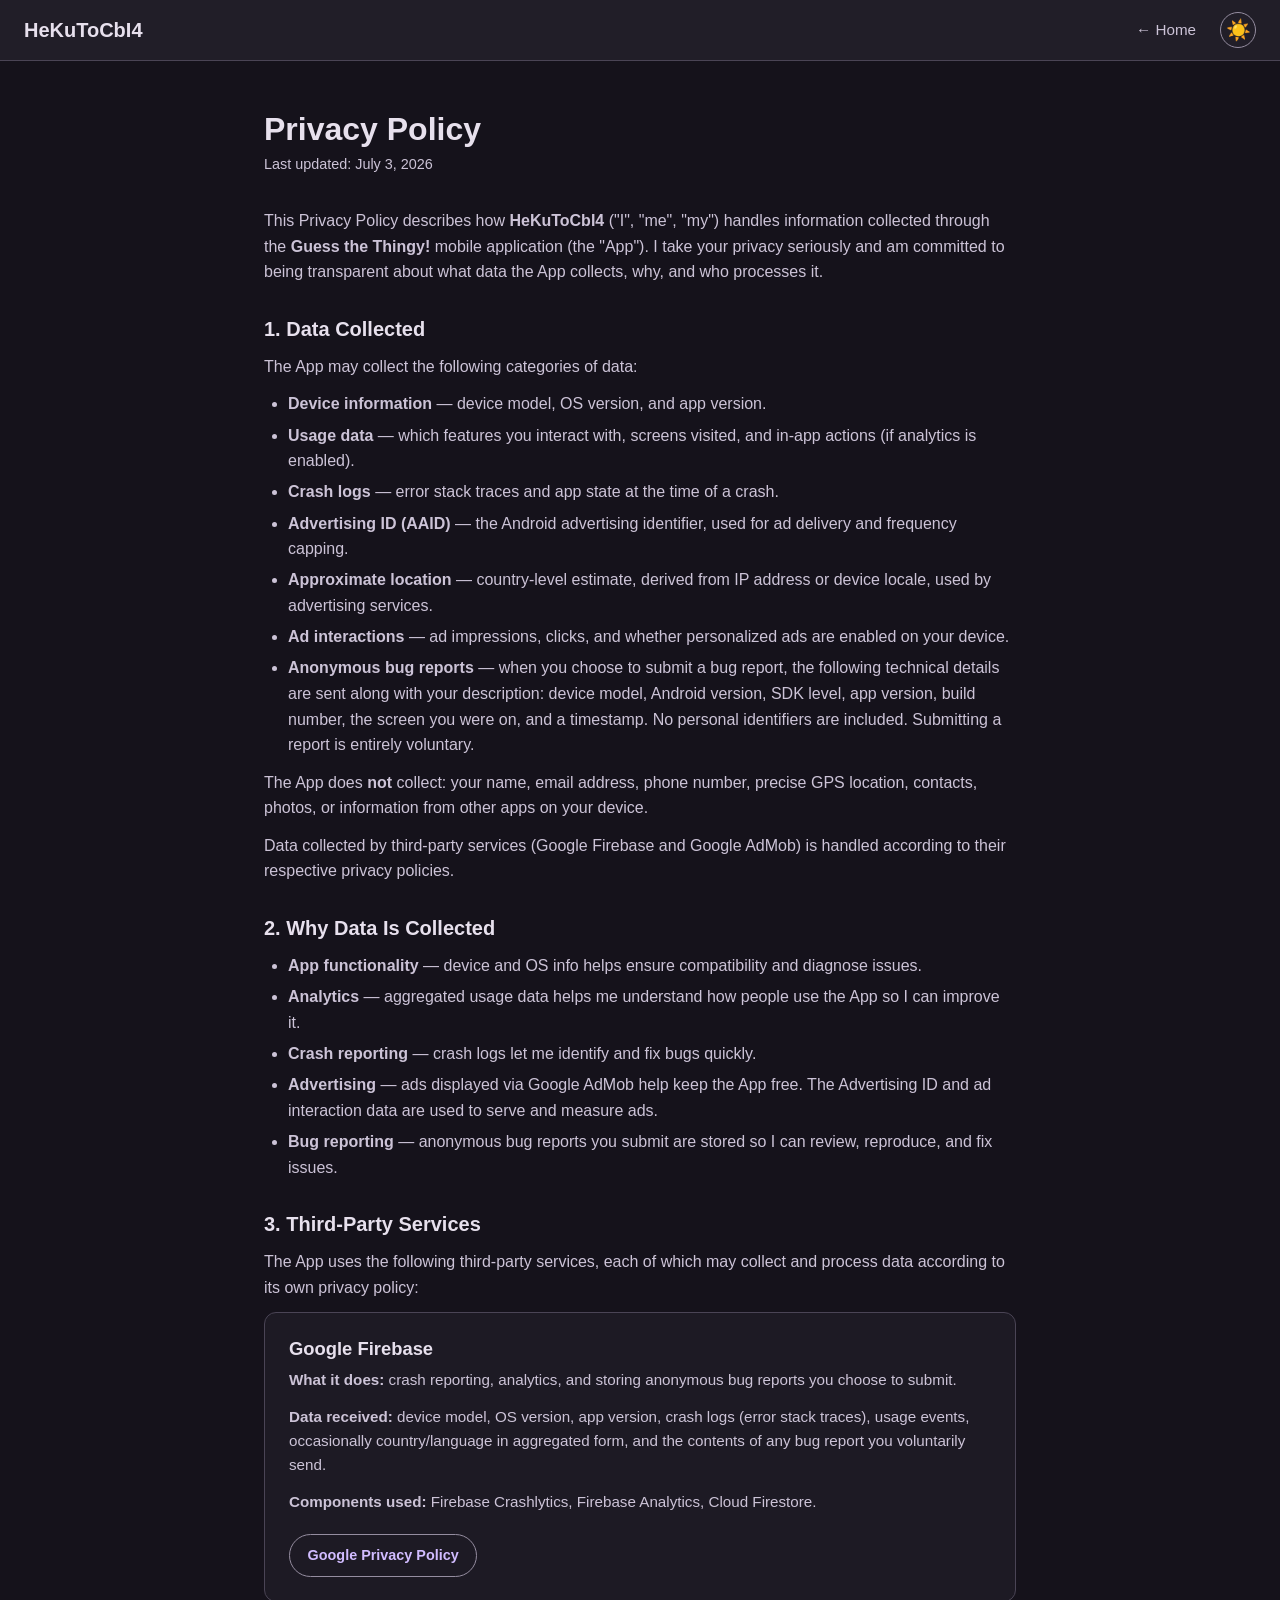
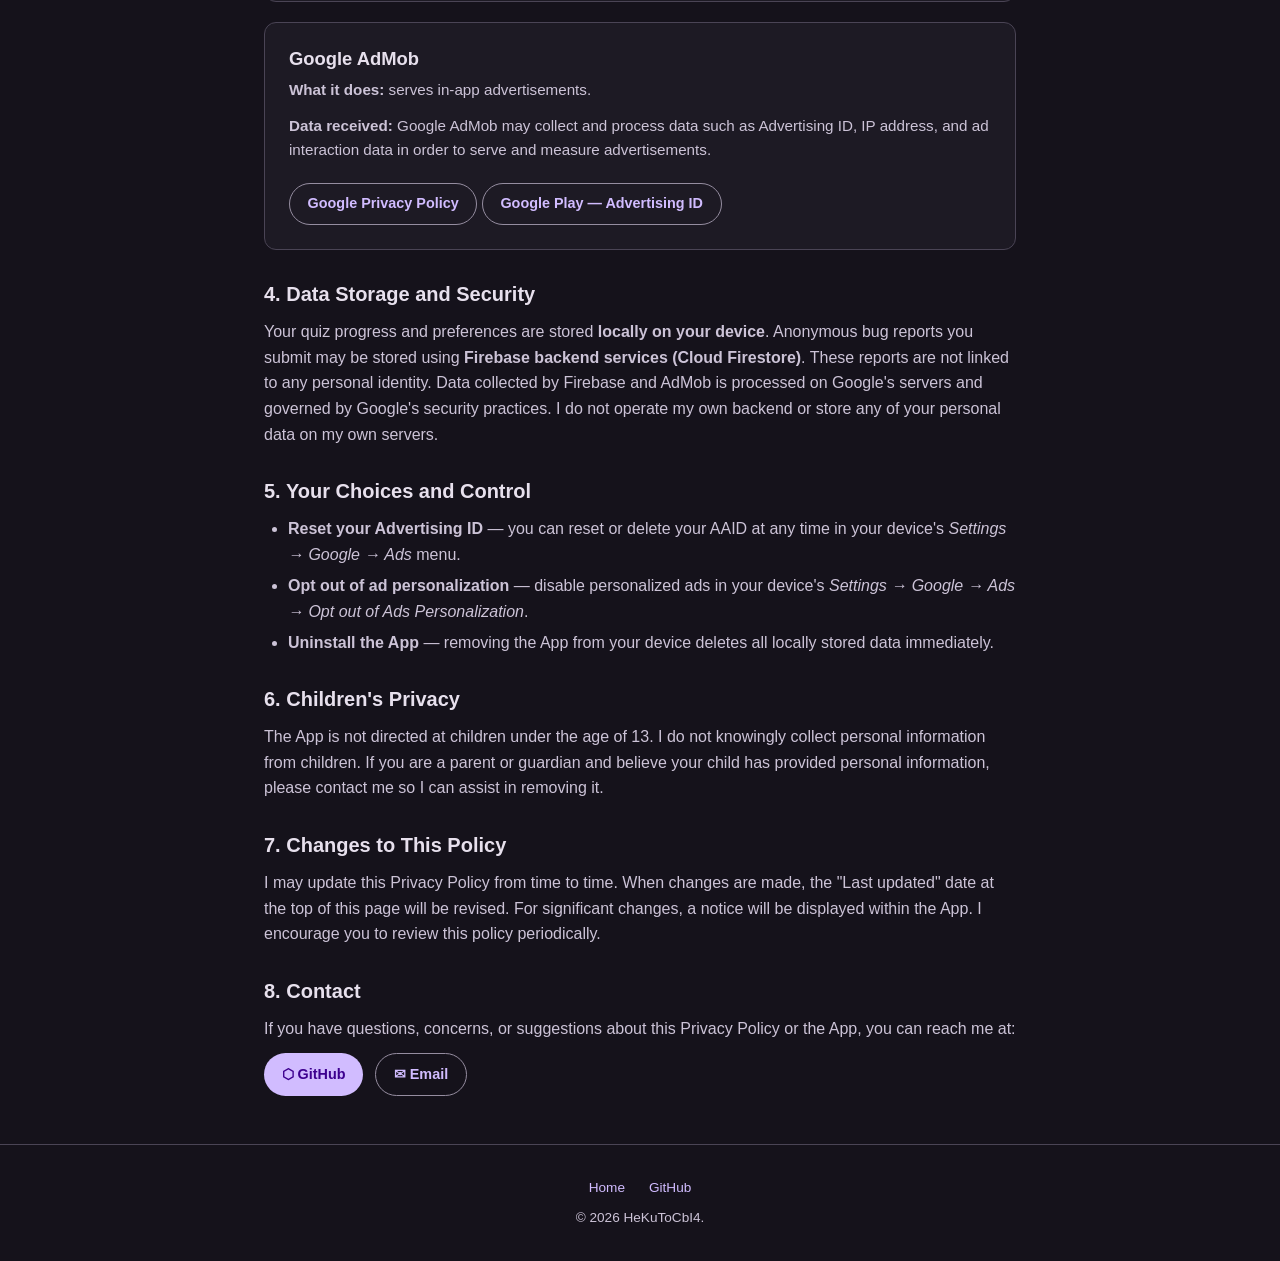
==== commit 4b5b549c: "adjust privacy policy description" ====
--- a/privacy-policy.html
+++ b/privacy-policy.html
@@ -81,7 +81,7 @@
           <h3>Google Firebase</h3>
           <p><strong>What it does:</strong> crash reporting, analytics, and storing anonymous bug reports you choose to submit.</p>
           <p><strong>Data received:</strong> device model, OS version, app version, crash logs (error stack traces), usage events, occasionally country/language in aggregated form, and the contents of any bug report you voluntarily send.</p>
-          <p><strong>Components used:</strong> Firebase Crashlytics, Firebase Analytics (if enabled), Cloud Firestore.</p>
+          <p><strong>Components used:</strong> Firebase Crashlytics, Firebase Analytics, Cloud Firestore.</p>
           <a href="https://policies.google.com/privacy" class="btn btn-outline" target="_blank" rel="noopener" style="margin-top:0.5rem">
             Google Privacy Policy
           </a>
